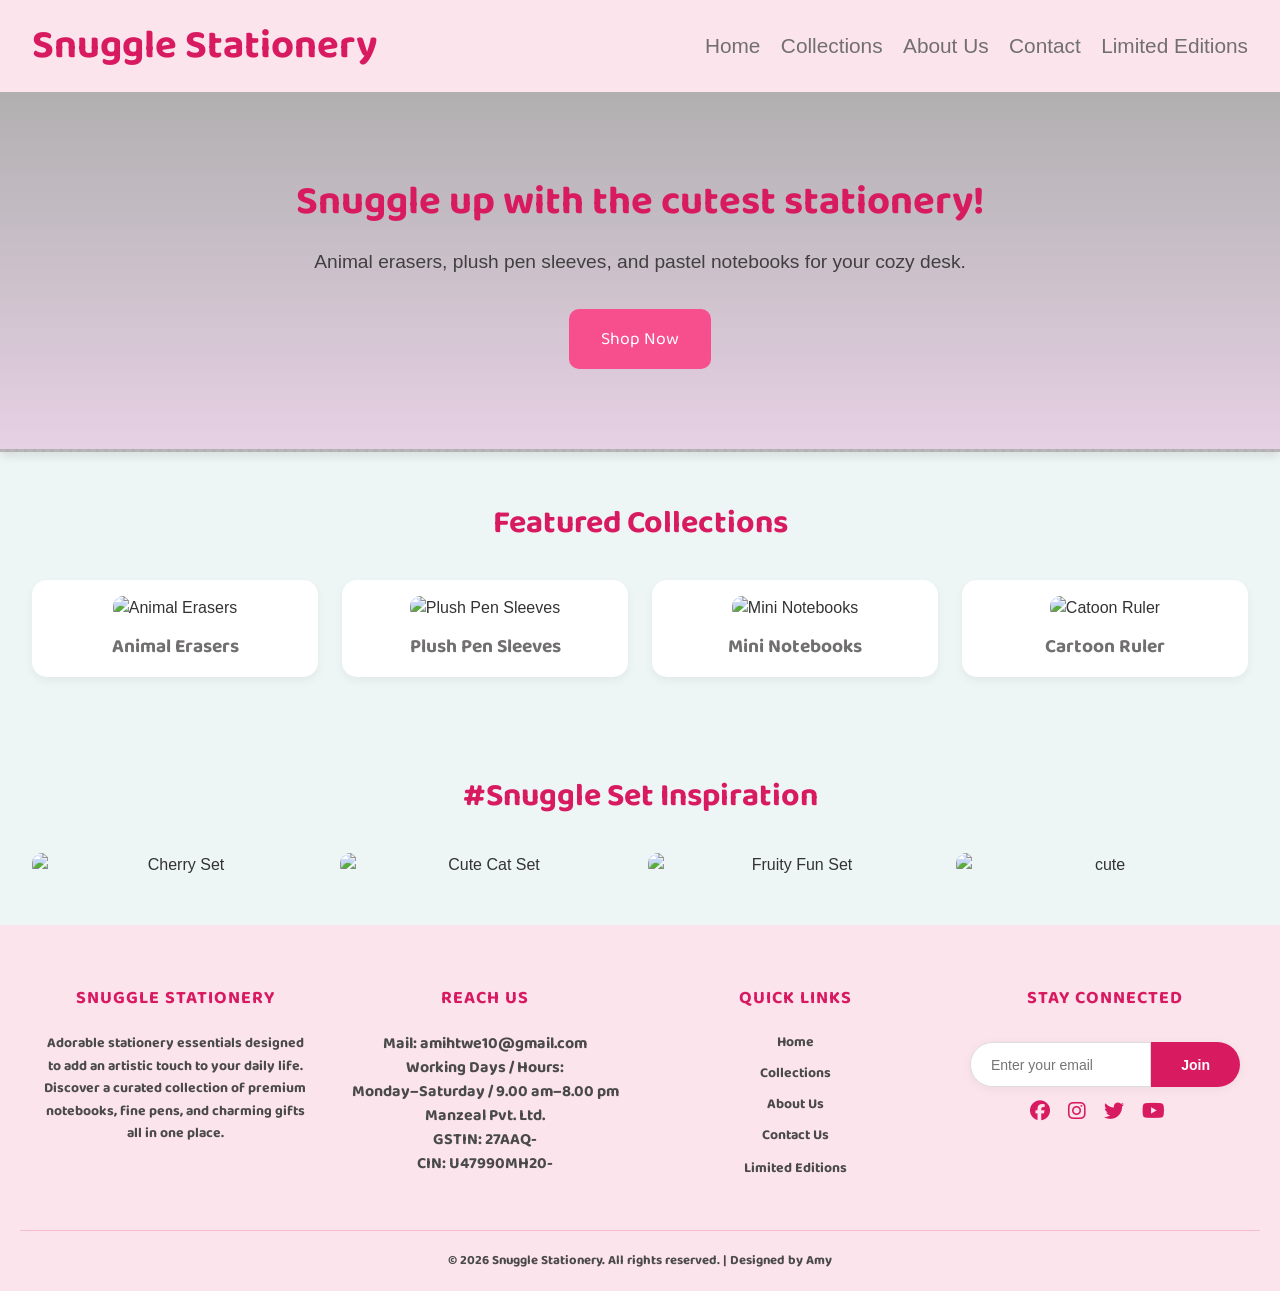
==== index.html @ 4772dbfe "Add files via upload" ====
<!DOCTYPE html>
<html lang="en">

<head>
  <meta charset="UTF-8">
  <meta name="description" content="Elevate your desk aesthetic with Snuggle Stationery. Explore our cozy collection of pastel notebooks, adorable plush pen sleeves, and cute erasers.">
  <title>Snuggle Stationery | Home</title>
  <link href="https://fonts.googleapis.com/css2?family=Baloo+2:wght@400;700&family=Nunito:wght@400;600&display=swap"
    rel="stylesheet">
  <link rel="stylesheet" href="style.css">
  <link rel="stylesheet" href="footer.css">
  <link rel="Icon" href="/image/logo-Photoroom.png">
</head>

<body>
  <!-- Header / Navigation -->
  <header>
    <h1>Snuggle Stationery</h1>
    <nav>
      <a href="index.html">Home</a>
      <a href="collections.html"> Collections</a>
      <a href="about.html">About Us</a>
      <a href="contact.html">Contact</a>
      <a href="liimited editions.html">Limited Editions</a>
    </nav>
  </header>

  <!-- Hero Section -->
  <section class="hero">
    <h2>Snuggle up with the cutest stationery!</h2>
    <p>Animal erasers, plush pen sleeves, and pastel notebooks for your cozy desk.</p>
    <a href="collections.html" class="btn"><button>Shop Now</button></a>
  </section>

  <!-- Featured Collections -->
  <section class="collections">
    <h2 class="section-title">Featured Collections</h2>
    <div class="collection-grid">
      <div class="collection-card">
        <img src="image/Animal earsers.jpg" alt="Animal Erasers">
        <h3>Animal Erasers</h3>
      </div>
      <div class="collection-card">
        <img src="image/Plush pen.jpg" alt="Plush Pen Sleeves">
        <h3>Plush Pen Sleeves</h3>
      </div>
      <div class="collection-card">
        <img src="image/Mini Books www.jpg" alt="Mini Notebooks">
        <h3>Mini Notebooks</h3>
      </div>
      <div class="collection-card">
        <img src="image/Cartoon Ruler.jpg" alt="Catoon Ruler">
        <h3>Cartoon Ruler</h3>
      </div>
    </div>
  </section>

  <!-- Instagram / Inspiration Section -->
  <section class="instagram">
    <h2 class="section-title">#Snuggle Set Inspiration</h2>
    <div class="insta-grid">
      <img src="image/Cherry set.jpg" alt="Cherry Set">
      <img src="image/Cute Cat Set.jpg" alt="Cute Cat Set">
      <img src="image/Fruity Fun set.jpg" alt="Fruity Fun Set">
      <img src="image/Cute Set.jpg" alt="cute">
    </div>
  </section>

  <!-- Footer -->
  <!-- Font awesome for icons -->
  <link rel="stylesheet" href="footer.css">
  <link rel="stylesheet" href="https://cdnjs.cloudflare.com/ajax/libs/font-awesome/6.5.0/css/all.min.css">

  <footer class="footer">
    <div class="footer-container">
      <div class="footer-section">
        <h2 class="footer-heading">SNUGGLE STATIONERY</h2>
        <p class="footer-text">
          Adorable stationery essentials designed to add an artistic touch to your daily life.
          Discover a curated collection of premium notebooks, fine pens, and charming gifts all in one place.
        </p>
      </div>

      <div class="footer-section">
        <h2 class="footer-heading">Reach Us</h2>
        <ul class="footer-links">
          <p>Mail: amihtwe10@gmail.com</p>

          <p><b>Working Days / Hours:</b><br>
            Monday–Saturday / 9.00 am–8.00 pm</p>

          <p><b>Manzeal Pvt. Ltd.</b></p>
          <p>GSTIN: 27AAQ-</p>
          <p>CIN: U47990MH20-</p>
        </ul>
      </div>


      <div class="footer-section">
        <h2 class="footer-heading">Quick Links</h2>
        <ul class="footer-links">
          <a href="./home.html">
            <li>Home</li>
          </a>
          <a href="collections.html">
            <li>Collections</li>
          </a>
          <a href="./about.html">
            <li>About Us</li>
          </a>
          <a href="./contact.html">
            <li>Contact Us</li>
          </a>
          <a href="./liimited editions.html">Limited Editions</a>
        </ul>
      </div>

      <div class="footer-section">
        <h2 class="footer-heading">Stay Connected</h2>
        <div class="newsletter">
          <input type="email" placeholder="Enter your email">
          <button>Join</button>
        </div>
        <div class="social-icons">
          <a href="#"><i class="fab fa-facebook"></i></a>
          <a href="#"><i class="fab fa-instagram"></i></a>
          <a href="#"><i class="fab fa-twitter"></i></a>
          <a href="#"><i class="fab fa-youtube"></i></a>
        </div>
      </div>
    </div>

    <div class="footer-bottom">
      <p>&copy; 2026 Snuggle Stationery. All rights reserved. | Designed by Amy</p>
    </div>
  </footer>

</body>

</html>
---- style.css ----
* {
    margin: 0;
    padding: 0;
    box-sizing: border-box;
}

body {
    font-family: 'Nunito',
        sans-serif;
    background-color: #c9f0ee;
    color: #333;
    line-height: 1.5;
}

a {
    text-decoration: none;
    color: inherit;
}

header {
    background: #fce4ec;
    padding: 1rem 2rem;
    display: flex;
    justify-content: space-between;
    align-items: center;
    position: sticky;
    top: 0;
    z-index: 1000;
}

header h1 {
    font-family: 'Baloo 2', cursive;
    font-size: 2.5rem;
    color: #d81b60;

}

nav a {
    margin-left: 1rem;
    font-weight: 100;
    color: #716f6f;
    transition: 0.3s;
    font-size: 1.3rem;
}

nav a:hover {
    color: #d81b60;
}

/* Hero Banner */
.hero {
    background: linear-gradient(rgba(161, 159, 159, 0.8), rgba(226, 194, 221, 0.7)), url(image/resized.png);
    padding: 5rem 2rem;
    text-align: center;
    border-bottom: 3px dashed #b8b5b8;
    position: relative;
    box-shadow: 0 4px 10px rgba(0, 0, 0, 0.1);
    margin: 0;

}

.hero h2 {
    font-family: 'Baloo 2', cursive;
    font-size: 2.5rem;
    margin-bottom: 1rem;
    color: #d81b60;
}

.hero p {
    font-size: 1.2rem;
    margin-bottom: 2rem;
    color: #413f3f;
}

.hero button {
    background: #f74f8d;
    color: #FFFF;
    border: none;
    padding: 1rem 2rem;
    font-family: 'Baloo 2', cursive;
    font-size: 1.1rem;
    border-radius: 10px;
    cursor: pointer;
    transition: all 0.3s;
}

.hero button:hover {
    background: #ad1457;
    color: #000000;
    transform: translateY(-2px);
    border-radius: round;
}

/* Sections */
section {
    padding: 3rem 2rem;
    background-color: #eef5f5;
}

h2.section-title {
    font-family: 'Baloo 2', cursive;
    font-size: 2rem;
    margin-bottom: 2rem;
    text-align: center;
    color: #d81b60;
}

/* Featured Collections */
.collection-grid {
    display: grid;
    grid-template-columns: repeat(auto-fit, minmax(200px, 1fr));
    gap: 1.5rem;
}

.collection-card {
    background: #ffffff;
    padding: 1rem;
    border-radius: 15px;
    box-shadow: 0 4px 10px rgba(0, 0, 0, 0.05);
    text-align: center;
    transition: transform 0.3s;
    cursor: pointer;
}

.collection-card:hover {
    transform: translateY(-5px);
}

.collection-card img {
    width: 100%;
    border-radius: 10px;
    margin-bottom: 0.8rem;
}

.collection-card h3 {
    font-family: 'Baloo 2', cursive;
    font-size: 1.2rem;
    color: #716f6f;
}

/* Product Grid */
.product-grid {
    display: grid;
    grid-template-columns: repeat(auto-fit, minmax(180px, 1fr));
    gap: 1.5rem;
}

.product-card {
    background: #b7ded7;
    border-radius: 15px;
    padding: 1rem;
    text-align: center;
    box-shadow: 0 4px 10px rgba(0, 0, 0, 0.05);
    transition: transform 0.3s;
    cursor: pointer;
}

.product-card:hover {
    transform: translateY(-5px);
}

.product-card img {
    width: 100%;
    border-radius: 10px;
    margin-bottom: 0.8rem;
}

.product-card h4 {
    font-family: 'Baloo 2', cursive;
    font-size: 1.1rem;
    margin-bottom: 0.3rem;
}

.product-card p {
    font-weight: 600;
    color: #E06CA7;
}

/* Blog Section */
.blog-grid {
    display: grid;
    grid-template-columns: repeat(auto-fit, minmax(250px, 1fr));
    gap: 1.5rem;
}

.blog-card {
    background: #b7ded7;
    border-radius: 15px;
    padding: 1rem;
    box-shadow: 0 4px 10px rgba(0, 0, 0, 0.05);
}

.blog-card img {
    width: 100%;
    border-radius: 10px;
    margin-bottom: 0.8rem;
}

.blog-card h4 {
    font-family: 'Baloo 2', cursive;
    font-size: 1.2rem;
    margin-bottom: 0.5rem;
}

/* Contact Form */
.contact-form {
    max-width: 600px;
    margin: 0 auto;
    background: #b7ded7;
    padding: 2rem;
    border-radius: 15px;
    box-shadow: 0 4px 10px rgba(220, 25, 25, 0.05);
}

.contact-form input,
.contact-form textarea {
    width: 100%;
    padding: 0.8rem;
    margin-bottom: 1rem;
    border-radius: 10px;
    border: 1px solid #d8f6f6;
}

.contact-form button {
    background: #f74f8d;
    border: none;
    padding: 1rem 2rem;
    font-family: 'Baloo 2', cursive;
    border-radius: 10px;
    cursor: pointer;
    transition: 0.3s;
}

.contact-form button:hover {
    background: #f74f8d;
    transform: scale(1.05);
}

/* Footer */
footer {
    background: #F8C8DC;
    padding: 2rem;
    text-align: center;
    color: #fff;
    font-family: 'Baloo 2', cursive;

}



/* Instagram Section */
.insta-grid {
    display: grid;
    grid-template-columns: repeat(auto-fit, minmax(150px, 1fr));
    gap: 1rem;
}

.insta-grid img {
    width: 100%;
    border-radius: 10px;
    transition: 0.3s;
    cursor: pointer;
}

.insta-grid img:hover {
    transform: scale(1.05);
}

.btn-1 {
    display: inline-block;
    background: #f74f8d;
    color: #FFFF;
    padding: 8px 15px;
    text-decoration: none;
    border-radius: 4px;
    font-size: 0.85em;
    transition: backgroung 0.3s;
}

.btn-1:hover {
    background: #d81b60;
    color: #000000;

}

/* Contact Section Styling */
.contact-page-container {
    padding: 60px 10%;
    display: flex;
    justify-content: center;
    background-color: #eef5f5;
}

.contact-card {
    background: #fff;
    border-radius: 15px;
    box-shadow: 0 5px 20px rgba(0, 0, 0, 0.05);
    overflow: hidden;
    width: 100%;
    max-width: 950px;
}

.contact-grid {
    display: flex;
    flex-wrap: wrap;
}

.contact-details {
    flex: 1;
    padding: 40px;
    background-color: #fafafa;
    min-width: 300px;
}

.contact-details h2 {
    margin-bottom: 15px;
    font-family: 'Baloo 2', cursive;
}

.detail-item {
    display: flex;
    align-items: center;
    margin-bottom: 20px;
}

.icon-box {
    width: 40px;
    height: 40px;
    /* background: #0052cc; */
    background: #f74f8d;
    color: white;
    border-radius: 50%;
    display: flex;
    justify-content: center;
    align-items: center;
    margin-right: 15px;
}

.contact-form-side {
    flex: 1.2;
    padding: 40px;
    min-width: 300px;
}

.input-group {
    margin-bottom: 15px;
}

.input-group label {
    display: block;
    font-weight: 600;
    margin-bottom: 5px;
    font-size: 0.9rem;
}

.input-group input,
.input-group textarea {
    width: 100%;
    padding: 10px;
    border: 1px solid #ddd;
    border-radius: 8px;
    background: #f9f9f9;
}

.btn-send {
    width: 100%;
    padding: 12px;
    background: #f74f8d;
    color: #FFFF;
    border: none;
    border-radius: 25px;
    font-weight: bold;
    cursor: pointer;
    margin-top: 10px;
}

.btn-send:hover {
    background: #d81b60;
    color: #000000;
}

.social-row {
    display: flex;
    gap: 15px;
    margin-top: 15px;
}

.social-row a {
    /* color: #0052cc; */
    color: #f74f8d;
    font-size: 1.2rem;
}

/* Mobile Adjustments */
@media (max-width: 768px) {
    .contact-grid {
        flex-direction: column;
    }
}

/* popup background */
.popup {
    position: fixed;
    top: 0;
    left: 0;
    width: 100%;
    height: 100%;
    background: rgba(0, 0, 0, 0.6);
    display: none;
}

/* popup box */
.popup-content {
    background: white;
    width: 320px;
    padding: 20px;
    margin: 80px auto;
    border-radius: 10px;
}

/* checkbox control */
#popupToggle,
#thankToggle {
    display: none;
}

#popupToggle:checked~#popup {
    display: block;
}

#thankToggle:checked~#thankYouPopup {
    display: block;
}

.close {
    float: right;
    cursor: pointer;
}

/* Basic Desgin */
body {
    font-family: sans-serif;
    background-color: #f0f2f5;
    text-align: center;
    margin-top: 50px;
}

.product-card {
    background: white;
    padding: 20px;
    border-radius: 8px;
    display: inline-block;
    box-shadow: 0 2px 10px rgba(0, 0, 0, 0.1);
}

.buy-btn,
.confirm-btn,
.close-btn {
    background-color: #f74f8d;
    color: white;
    text-decoration: none;
    padding: 10px 20px;
    display: block;
    border-radius: 5px;
    margin-top: 10px;
    border: none;
    cursor: pointer;
}

/* Modal Styling */
.modal {
    display: none;
    position: fixed;
    top: 50%;
    left: 50%;
    z-index: 9999;
    left: 0;
    top: 0;
    width: 100%;
    height: 100%;
    background-color: rgba(0, 0, 0, 0.6);
}

/* CSS Logic ID Target*/
.modal:target {
    display: block;
}

.modal-content {
    background-color: white;
    margin: 10% auto;
    padding: 25px;
    border-radius:
        10px;
    width: 320px;
    text-align: left;
    position: relative;
}

input,
select {
    width: 100%;
    padding: 10px;
    margin: 10px 0;
    border: 1px solid #ddd;
    border-radius: 4px;
    box-sizing: border-box;
}

.close {
    position: absolute;
    right: 15px;
    top: 10px;
    font-size: 24px;
    text-decoration: none;
    color: #333;
}

.text-center {
    text-align: center;
}

/* HERO SECTION */
.about-hero {
    background: #fbd6e4;
    height: 350px;
    position: relative;
    padding: 90px;

}

/* TEXT */
.hero-text h1 {
    font-size: 60px;
    color: #d81b60;
    /* margin: 0; */
    left: 30px;
}

/* STARS */
.stars {
    position: absolute;
    top: 80px;
    left: 35%;
    color: white;
    font-size: 20px;
}

/* IMAGES */
.hero-images {
    position: absolute;
    top: 9px;
    left: auto;
}

.hero-images img {
    width: 180px;
    border-radius: 20px;
    border: 8px solid white;
    box-shadow: 0 10px 20px rgba(0, 0, 0, 0.1);

}

/* overlapping effect */
.img-bottom {
    position: absolute;
    top: 120px;
    left: 120px;

}

/* ABOUT BODY */
.about-body {
    text-align: center;
    padding: 50px;
}

.about-content {
    display: flex;
    justify-content: center;
    gap: 50px;
    margin-top: 30px;
}

.left img {
    width: 250px;
    border-radius: 15px;

}

.right {
    max-width: 400px;
    text-align: left;
}

/* TOP PICKS */
.top-picks {
    background: #fbd6e4;
    padding: 40px;
    text-align: center;
}

.products {
    display: flex;
    justify-content: center;
    gap: 20px;
}

.item {
    text-align: center;
}

.item img {
    width: 150px;
    border-radius: 15px;
}

.item p {
    margin-top: 8px;
    font-size: 14px;
    color: #555;
    font-weight: 700;
}


/* WELCOME */
.welcome {
    display: flex;
    align-items: center;
    justify-content: center;
    gap: 50px;
    padding: 60px;
}

.welcome img {
    width: 250px;
    border-radius: 20px;
}

.limited-edition {
    padding: 80px 0;
    background: #fffcfd;
}

.limited-header {
    text-align: center;
    margin-bottom: 50px;
}

.limited-header .title {
    color: #c2185b;
    font-size: 2.8rem;
    font-family: 'Playfair Display', serif;
}

.limited-header .subtitle {
    color: #888;
    letter-spacing: 1px;
}

.limited-grid {
    display: flex;
    justify-content: center;
    gap: 40px;
    flex-wrap: wrap;
}

.exclusive-card {
    background: white;
    width: 320px;
    border-radius: 30px;
    padding: 15px;
    position: relative;
    border: 2px solid #fce4ec;
    box-shadow: 0 10px 30px rgba(194, 24, 91, 0.08);
    transition: 0.4s;
}

.exclusive-card:hover {
    transform: translateY(-15px);
    border-color: #d81b60;
}

.stock-tag {
    position: absolute;
    top: 25px;
    right: 25px;
    background: #d81b60;
    color: white;
    padding: 6px 15px;
    border-radius: 20px;
    font-size: 0.8rem;
    z-index: 2;
}

.img-box img {
    width: 100%;
    border-radius: 20px;
    height: 350px;
    object-fit: cover;
}

.content-box {
    padding: 20px 10px;
    text-align: center;
}

.content-box h3 {
    color: #333;
    margin-bottom: 10px;
}

.content-box p {
    font-size: 0.9rem;
    color: #777;
    margin-bottom: 15px;
}

.price {
    display: block;
    font-size: 1.3rem;
    font-weight: bold;
    color: #d81b60;
    margin-bottom: 20px;
}

.buy-now {
    width: 100%;
    padding: 12px;
    border: none;
    background: #d81b60;
    color: white;
    border-radius: 15px;
    font-weight: bold;
    cursor: pointer;
    transition: 0.3s;
}

.buy-now:hover {
    background: #333;
}
---- footer.css ----
body {
    margin: 0;
    font-family: Arial, sans-serif;
}

.footer {
    background-color: #fce4ec;
    color: #4a4a4a;
    padding: 60px 20px 20px;
}

.footer-container {
    max-width: 1200px;
    margin: 0 auto;
    display: grid;
    grid-template-columns: repeat(auto-fit, minmax(200px, 1fr));
    gap: 40px;
}

.footer-heading {
    font-size: 18px;
    font-weight: bold;
    margin-bottom: 20px;
    color: #d81b60;
    text-transform: uppercase;
    letter-spacing: 1px;
}

.footer-text {
    line-height: 1.6;
    font-size: 14px;
    font-weight: 700;
}

.footer-section {
    font-weight: 700;
}

.footer-links {
    list-style: none;
    padding: 0;
}

.footer-links li {
    margin-bottom: 10px;
}

.footer-links a {
    text-decoration: none;
    color: #4a4a4a;
    font-size: 14px;
    transition: all 0.3s ease;
}

.footer-links a:hover {
    color: #d81b60;
    padding-left: 5px;

}

/* Newsletter Styles */
.newsletter {
    display: flex;
    justify-content: center;
    align-items: center;
    filter: drop-shadow(0 2px 4px rgba(0, 0, 0, 0.05));
}

.newsletter input,
.newsletter button {
    height: 45px;
    box-sizing: border-box;
}

.newsletter input {
    padding: 0px 20px;
    border: 1px solid #ddd;
    border-radius: 30px 0 0 30px;
    outline: none;
    flex: 1;
    max-width: 300px;
    font-size: 14px;
}

.newsletter button {
    padding: 0 30px;
    background-color: #d81b60;
    color: white;
    border: none;
    border-radius: 0 30px 30px 0;
    cursor: pointer;
    font-weight: bold;
    font-size: 14px;
    display: flex;
    align-items: center;
    justify-content: center;
    transition: background 0.3s ease;
}

.newsletter button:hover {
    background-color: #ad1457;
}

/* Social Icons */
.social-icons a {
    font-size: 20px;
    margin-right: 15px;
    color: #d81b60;
    transition: transform 0.3s;
    display: inline-block;
}

.social-icons a:hover {
    transform: translateY(-5px) scale(1.1);
}

/* Bottom Bar */
.footer-bottom {
    text-align: center;
    margin-top: 50px;
    padding-top: 20px;
    border-top: 1px solid #f8bbd0;
    font-size: 13px;
    color: #4a4a4a;
    font-weight: 700;
}
---- footer.css ----
body {
    margin: 0;
    font-family: Arial, sans-serif;
}

.footer {
    background-color: #fce4ec;
    color: #4a4a4a;
    padding: 60px 20px 20px;
}

.footer-container {
    max-width: 1200px;
    margin: 0 auto;
    display: grid;
    grid-template-columns: repeat(auto-fit, minmax(200px, 1fr));
    gap: 40px;
}

.footer-heading {
    font-size: 18px;
    font-weight: bold;
    margin-bottom: 20px;
    color: #d81b60;
    text-transform: uppercase;
    letter-spacing: 1px;
}

.footer-text {
    line-height: 1.6;
    font-size: 14px;
    font-weight: 700;
}

.footer-section {
    font-weight: 700;
}

.footer-links {
    list-style: none;
    padding: 0;
}

.footer-links li {
    margin-bottom: 10px;
}

.footer-links a {
    text-decoration: none;
    color: #4a4a4a;
    font-size: 14px;
    transition: all 0.3s ease;
}

.footer-links a:hover {
    color: #d81b60;
    padding-left: 5px;

}

/* Newsletter Styles */
.newsletter {
    display: flex;
    justify-content: center;
    align-items: center;
    filter: drop-shadow(0 2px 4px rgba(0, 0, 0, 0.05));
}

.newsletter input,
.newsletter button {
    height: 45px;
    box-sizing: border-box;
}

.newsletter input {
    padding: 0px 20px;
    border: 1px solid #ddd;
    border-radius: 30px 0 0 30px;
    outline: none;
    flex: 1;
    max-width: 300px;
    font-size: 14px;
}

.newsletter button {
    padding: 0 30px;
    background-color: #d81b60;
    color: white;
    border: none;
    border-radius: 0 30px 30px 0;
    cursor: pointer;
    font-weight: bold;
    font-size: 14px;
    display: flex;
    align-items: center;
    justify-content: center;
    transition: background 0.3s ease;
}

.newsletter button:hover {
    background-color: #ad1457;
}

/* Social Icons */
.social-icons a {
    font-size: 20px;
    margin-right: 15px;
    color: #d81b60;
    transition: transform 0.3s;
    display: inline-block;
}

.social-icons a:hover {
    transform: translateY(-5px) scale(1.1);
}

/* Bottom Bar */
.footer-bottom {
    text-align: center;
    margin-top: 50px;
    padding-top: 20px;
    border-top: 1px solid #f8bbd0;
    font-size: 13px;
    color: #4a4a4a;
    font-weight: 700;
}
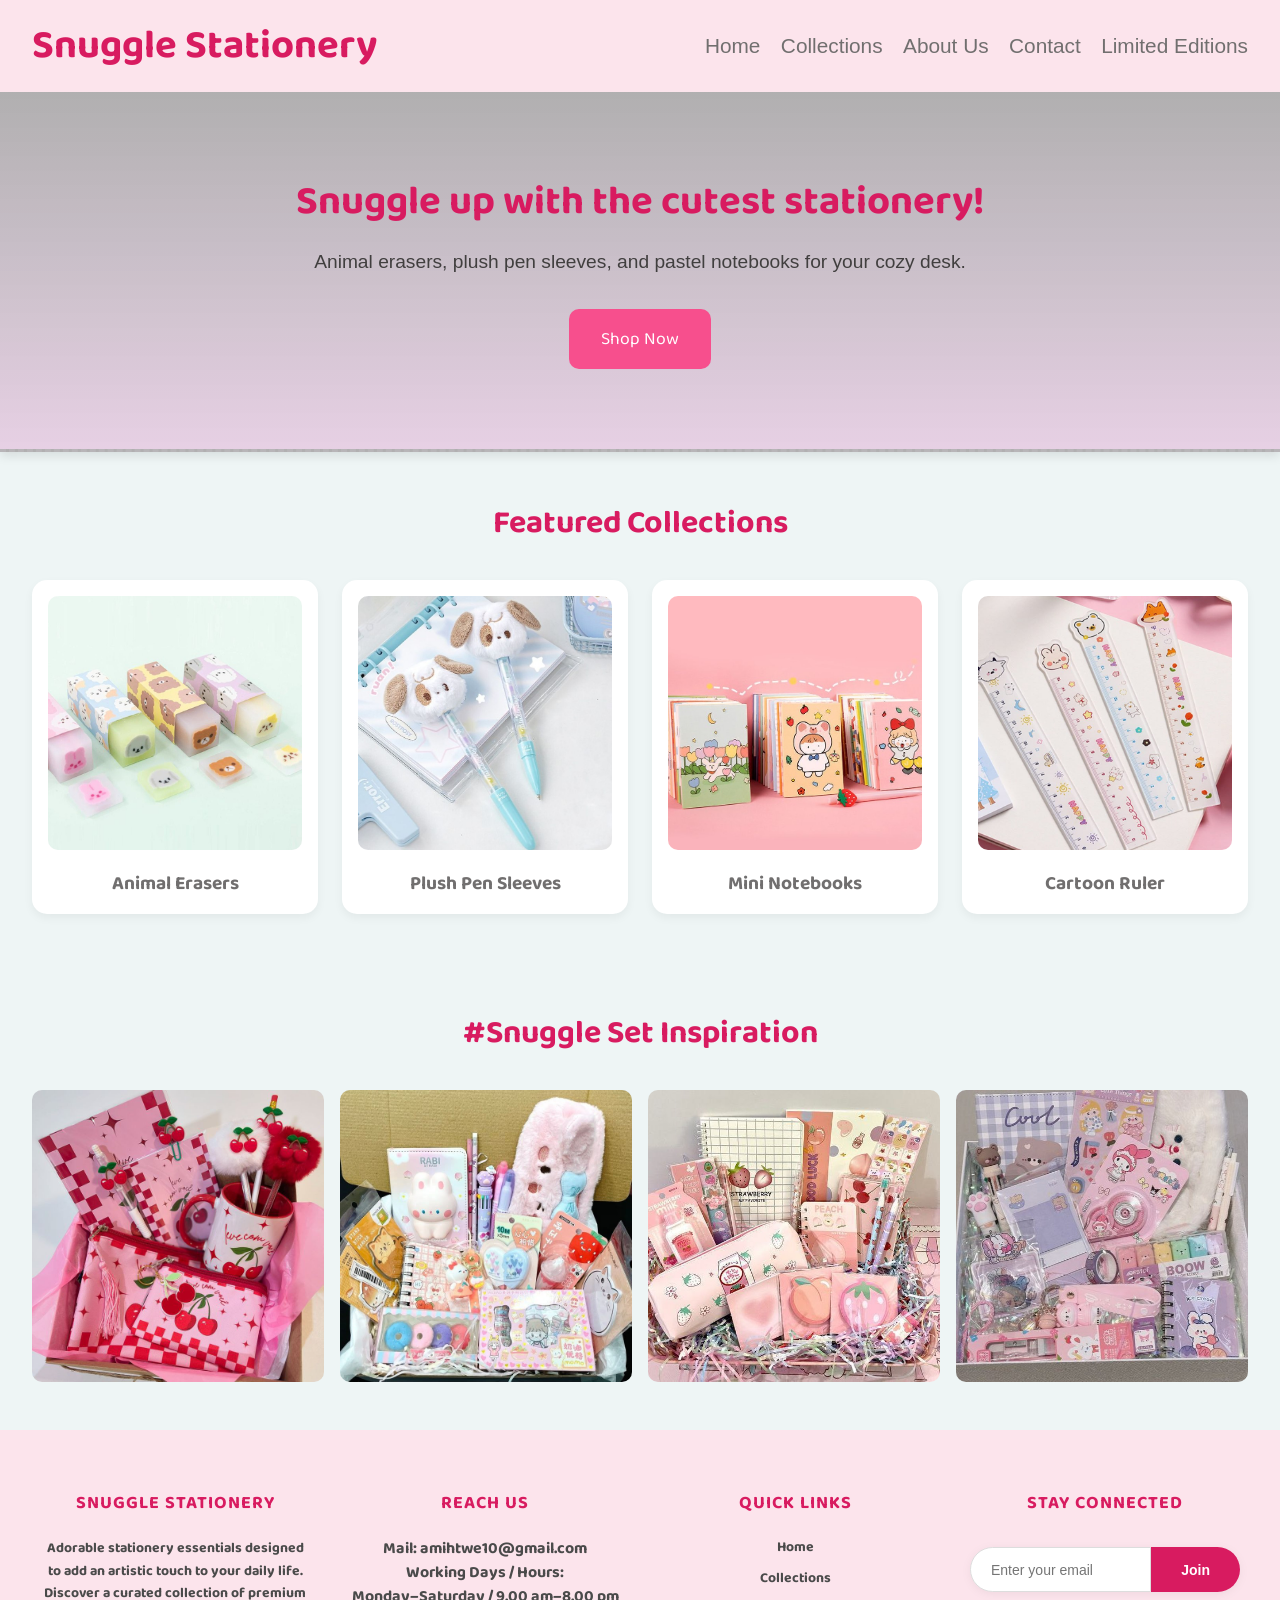
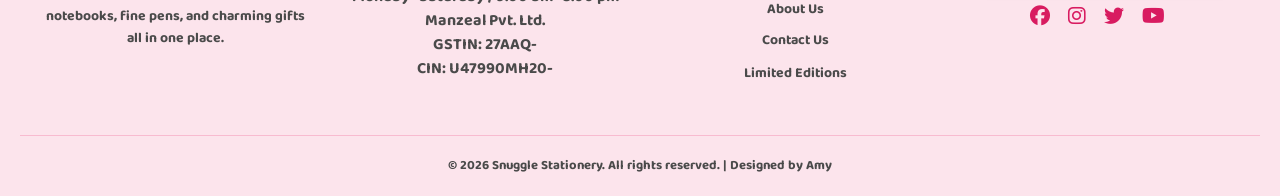
==== commit 31230543: "Update index.html" ====
--- a/index.html
+++ b/index.html
@@ -37,19 +37,19 @@
     <h2 class="section-title">Featured Collections</h2>
     <div class="collection-grid">
       <div class="collection-card">
-        <img src="image/Animal earsers.jpg" alt="Animal Erasers">
+        <img src="Animal earsers.jpg" alt="Animal Erasers">
         <h3>Animal Erasers</h3>
       </div>
       <div class="collection-card">
-        <img src="image/Plush pen.jpg" alt="Plush Pen Sleeves">
+        <img src="Plush pen.jpg" alt="Plush Pen Sleeves">
         <h3>Plush Pen Sleeves</h3>
       </div>
       <div class="collection-card">
-        <img src="image/Mini Books www.jpg" alt="Mini Notebooks">
+        <img src="Mini Books www.jpg" alt="Mini Notebooks">
         <h3>Mini Notebooks</h3>
       </div>
       <div class="collection-card">
-        <img src="image/Cartoon Ruler.jpg" alt="Catoon Ruler">
+        <img src="Cartoon Ruler.jpg" alt="Catoon Ruler">
         <h3>Cartoon Ruler</h3>
       </div>
     </div>
@@ -59,10 +59,10 @@
   <section class="instagram">
     <h2 class="section-title">#Snuggle Set Inspiration</h2>
     <div class="insta-grid">
-      <img src="image/Cherry set.jpg" alt="Cherry Set">
-      <img src="image/Cute Cat Set.jpg" alt="Cute Cat Set">
-      <img src="image/Fruity Fun set.jpg" alt="Fruity Fun Set">
-      <img src="image/Cute Set.jpg" alt="cute">
+      <img src="Cherry set.jpg" alt="Cherry Set">
+      <img src="Cute Cat Set.jpg" alt="Cute Cat Set">
+      <img src="Fruity Fun set.jpg" alt="Fruity Fun Set">
+      <img src="Cute Set.jpg" alt="cute">
     </div>
   </section>
 
@@ -137,4 +137,4 @@
 
 </body>
 
-</html>+</html>
